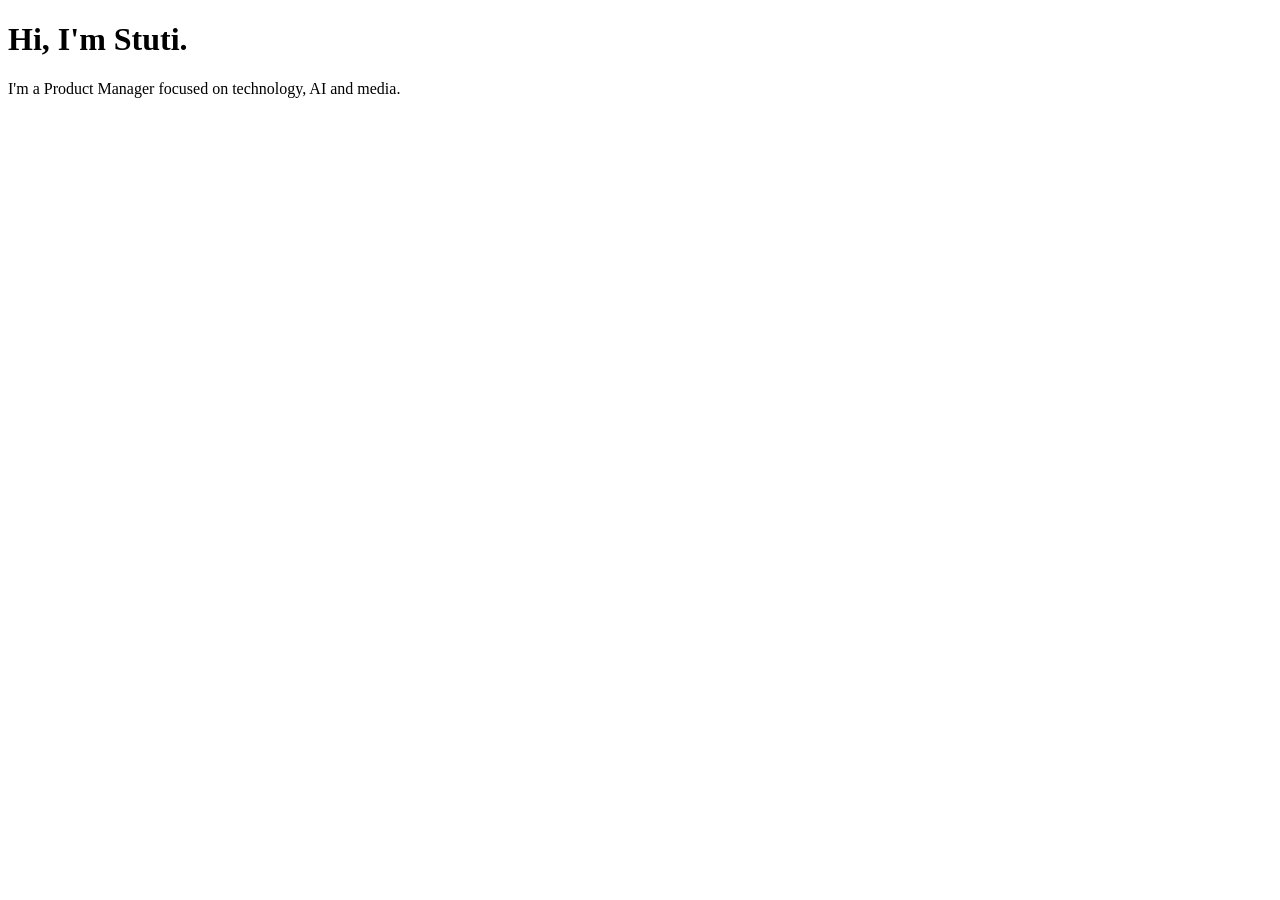
==== index.html @ b26aec14 "Create index.html" ====
<!DOCTYPE html>
<html>
<head>
    <title>Stuti Srivastava</title>
</head>

<body>

    <h1>Hi, I'm Stuti.</h1>

    <p>
        I'm a Product Manager focused on technology,
        AI and media.
    </p>

</body>
</html>
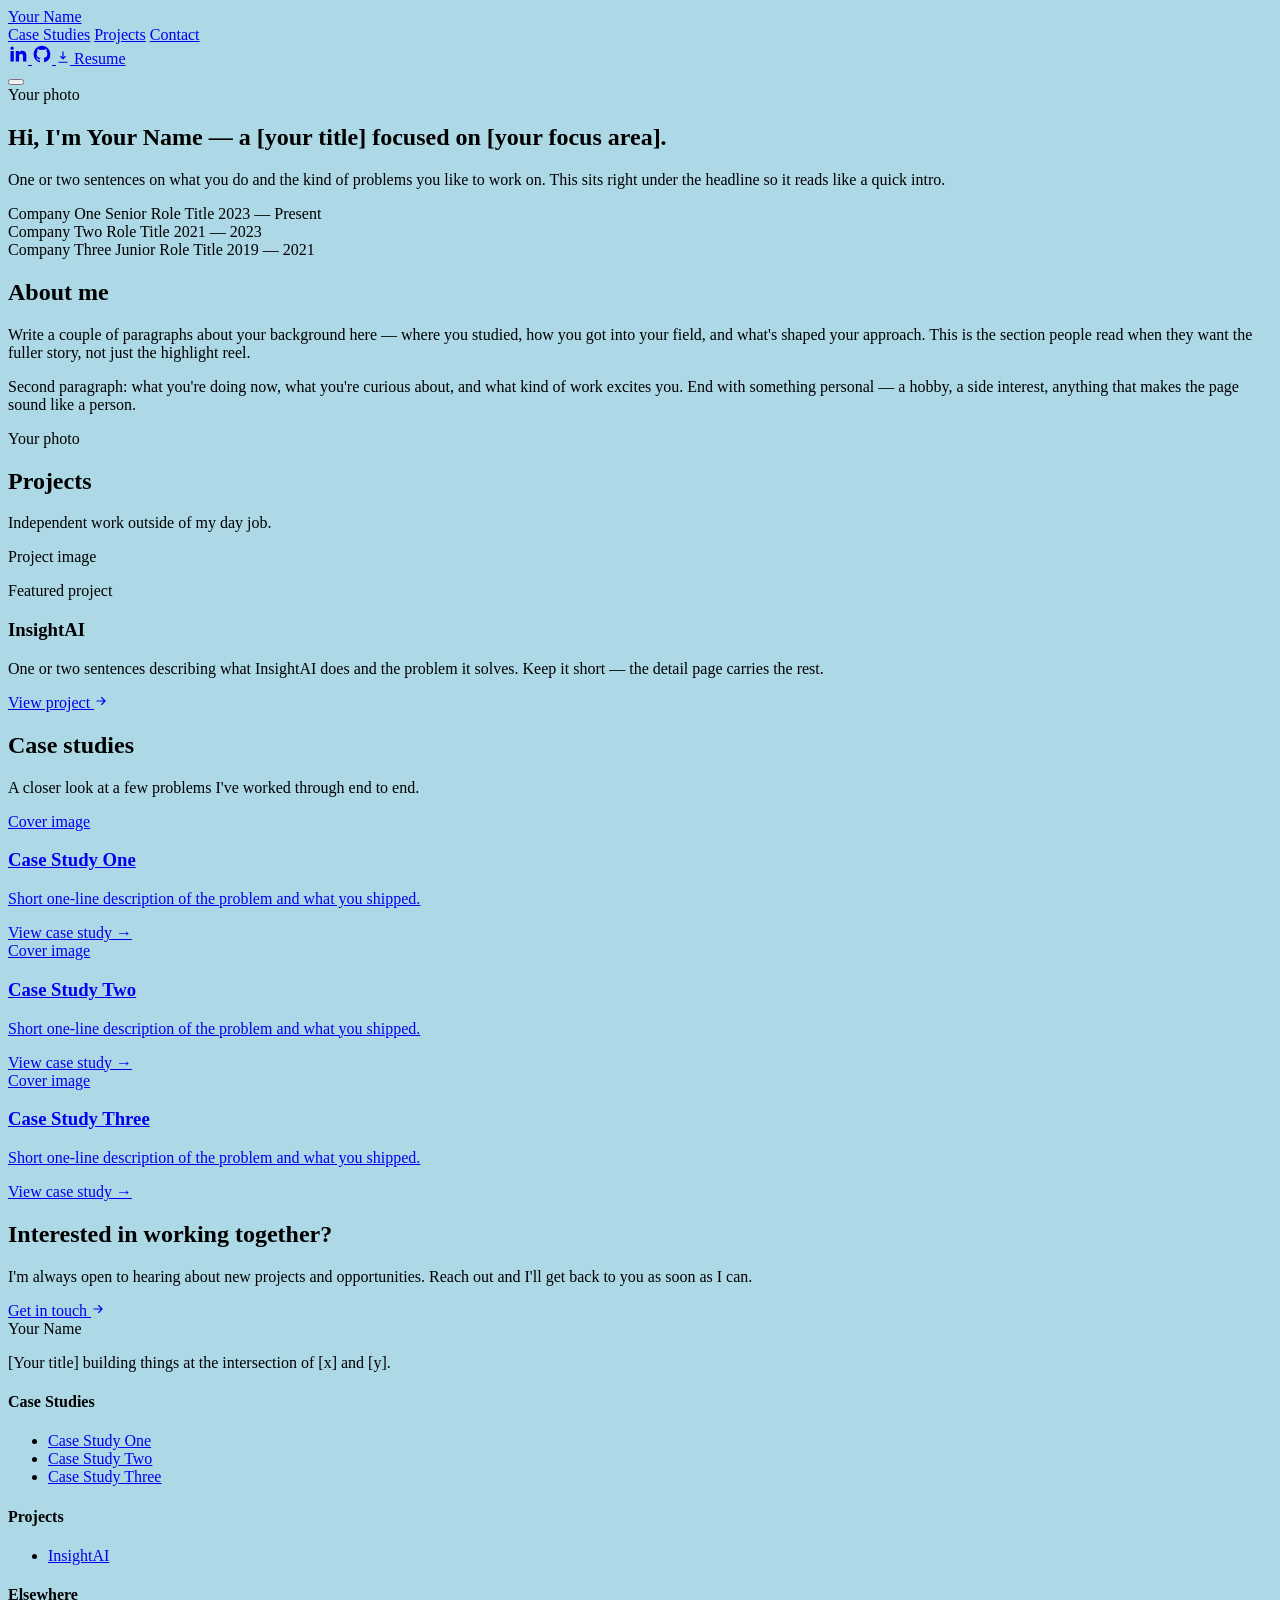
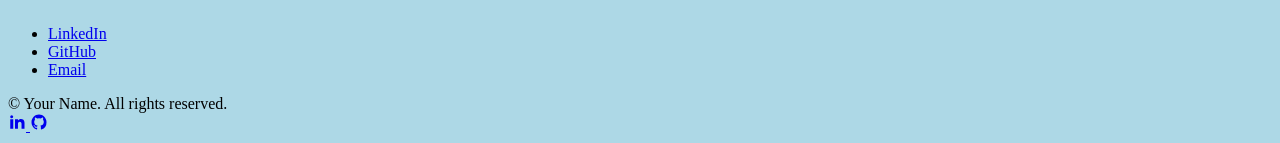
==== commit 8fd5c6cc: "Update index.html" ====
--- a/index.html
+++ b/index.html
@@ -1,17 +1,211 @@
 <!DOCTYPE html>
-<html>
+<html lang="en">
 <head>
-    <title>Stuti Srivastava</title>
+<meta charset="UTF-8">
+<meta name="viewport" content="width=device-width, initial-scale=1.0">
+<title>Your Name — Portfolio</title>
+<meta name="description" content="Portfolio of Your Name — projects and case studies.">
+<link rel="preconnect" href="https://fonts.googleapis.com">
+<link rel="preconnect" href="https://fonts.gstatic.com" crossorigin>
+<link href="https://fonts.googleapis.com/css2?family=Fraunces:opsz,wght@9..144,500;9..144,600&family=Inter:wght@400;500;600&display=swap" rel="stylesheet">
+<link rel="stylesheet" href="style.css">
 </head>
-
 <body>
 
-    <h1>Hi, I'm Stuti.</h1>
-
-    <p>
-        I'm a Product Manager focused on technology,
-        AI and media.
-    </p>
-
+<!-- ============ NAV ============ -->
+<nav class="nav">
+  <div class="wrap">
+    <a href="/" class="nav-name">Your Name</a>
+
+    <div class="nav-links" id="navLinks">
+      <a href="#case-studies">Case Studies</a>
+      <a href="#projects">Projects</a>
+      <a href="#contact">Contact</a>
+    </div>
+
+    <div class="nav-icons">
+      <a href="https://linkedin.com/in/yourprofile" target="_blank" rel="noopener" aria-label="LinkedIn">
+        <svg width="20" height="20" viewBox="0 0 24 24" fill="none"><path d="M6.94 5a2 2 0 1 1-4-.002 2 2 0 0 1 4 .002zM7 8.48H3V21h4V8.48zM13.32 8.48H9.34V21h3.94v-6.57c0-3.66 4.77-3.96 4.77 0V21H22v-7.93c0-6.17-7.06-5.94-8.68-2.91V8.48z" fill="currentColor"/></svg>
+      </a>
+      <a href="https://github.com/yourusername" target="_blank" rel="noopener" aria-label="GitHub">
+        <svg width="20" height="20" viewBox="0 0 24 24" fill="none"><path d="M12 2C6.48 2 2 6.58 2 12.2c0 4.5 2.87 8.32 6.84 9.67.5.1.68-.22.68-.5v-1.75c-2.78.62-3.37-1.37-3.37-1.37-.46-1.2-1.11-1.52-1.11-1.52-.9-.63.07-.62.07-.62 1 .07 1.53 1.06 1.53 1.06.9 1.56 2.34 1.11 2.91.85.09-.66.35-1.11.63-1.37-2.22-.26-4.56-1.14-4.56-5.05 0-1.12.39-2.03 1.03-2.74-.1-.26-.45-1.3.1-2.71 0 0 .84-.28 2.75 1.05a9.3 9.3 0 0 1 5.01 0c1.91-1.33 2.75-1.05 2.75-1.05.55 1.41.2 2.45.1 2.71.64.71 1.03 1.62 1.03 2.74 0 3.92-2.34 4.78-4.57 5.04.36.32.68.95.68 1.92v2.85c0 .28.18.61.69.5A10.02 10.02 0 0 0 22 12.2C22 6.58 17.52 2 12 2z" fill="currentColor"/></svg>
+      </a>
+      <a href="assets/resume.pdf" download class="btn-resume">
+        <svg width="14" height="14" viewBox="0 0 24 24" fill="none"><path d="M12 3v12m0 0l-4-4m4 4l4-4M5 21h14" stroke="currentColor" stroke-width="2" stroke-linecap="round" stroke-linejoin="round"/></svg>
+        Resume
+      </a>
+    </div>
+
+    <button class="nav-toggle" id="navToggle" aria-label="Menu">
+      <span></span><span></span><span></span>
+    </button>
+  </div>
+</nav>
+
+<!-- ============ EXPERIENCE (photo left) ============ -->
+<section class="experience">
+  <div class="wrap">
+    <div class="experience-photo reveal">Your photo</div>
+    <div class="experience-text reveal">
+      <h1>Hi, I'm Your Name — a [your title] focused on [your focus area].</h1>
+      <p class="role">One or two sentences on what you do and the kind of problems you like to work on. This sits right under the headline so it reads like a quick intro.</p>
+
+      <div class="timeline">
+        <div class="timeline-row">
+          <span class="company">Company One</span>
+          <span class="role-meta">Senior Role Title</span>
+          <span class="dates">2023 — Present</span>
+        </div>
+        <div class="timeline-row">
+          <span class="company">Company Two</span>
+          <span class="role-meta">Role Title</span>
+          <span class="dates">2021 — 2023</span>
+        </div>
+        <div class="timeline-row">
+          <span class="company">Company Three</span>
+          <span class="role-meta">Junior Role Title</span>
+          <span class="dates">2019 — 2021</span>
+        </div>
+      </div>
+    </div>
+  </div>
+</section>
+
+<!-- ============ ABOUT (photo right) ============ -->
+<section class="about" id="about">
+  <div class="wrap">
+    <div class="reveal">
+      <h2>About me</h2>
+      <p class="body-text">Write a couple of paragraphs about your background here — where you studied, how you got into your field, and what's shaped your approach. This is the section people read when they want the fuller story, not just the highlight reel.</p>
+      <p class="body-text">Second paragraph: what you're doing now, what you're curious about, and what kind of work excites you. End with something personal — a hobby, a side interest, anything that makes the page sound like a person.</p>
+    </div>
+    <div class="about-photo reveal">Your photo</div>
+  </div>
+</section>
+
+<!-- ============ PROJECTS ============ -->
+<section class="projects" id="projects">
+  <div class="wrap">
+    <div class="section-head reveal">
+      <h2>Projects</h2>
+      <p class="section-sub">Independent work outside of my day job.</p>
+    </div>
+
+    <div class="project-feature reveal">
+      <div class="project-feature-media">Project image</div>
+      <div class="project-feature-body">
+        <p class="eyebrow">Featured project</p>
+        <h3>InsightAI</h3>
+        <p>One or two sentences describing what InsightAI does and the problem it solves. Keep it short — the detail page carries the rest.</p>
+        <a href="insightai/" class="btn-primary">
+          View project
+          <svg width="14" height="14" viewBox="0 0 24 24" fill="none"><path d="M5 12h14m0 0l-6-6m6 6l-6 6" stroke="currentColor" stroke-width="2" stroke-linecap="round" stroke-linejoin="round"/></svg>
+        </a>
+      </div>
+    </div>
+  </div>
+</section>
+
+<!-- ============ CASE STUDIES ============ -->
+<section class="case-studies" id="case-studies">
+  <div class="wrap">
+    <div class="section-head reveal">
+      <h2>Case studies</h2>
+      <p class="section-sub">A closer look at a few problems I've worked through end to end.</p>
+    </div>
+
+    <div class="case-grid">
+      <a href="case-study-1/" class="case-card reveal">
+        <div class="case-card-media">Cover image</div>
+        <div class="case-card-body">
+          <h3>Case Study One</h3>
+          <p>Short one-line description of the problem and what you shipped.</p>
+          <span class="case-card-link">View case study →</span>
+        </div>
+      </a>
+
+      <a href="case-study-2/" class="case-card reveal">
+        <div class="case-card-media">Cover image</div>
+        <div class="case-card-body">
+          <h3>Case Study Two</h3>
+          <p>Short one-line description of the problem and what you shipped.</p>
+          <span class="case-card-link">View case study →</span>
+        </div>
+      </a>
+
+      <a href="case-study-3/" class="case-card reveal">
+        <div class="case-card-media">Cover image</div>
+        <div class="case-card-body">
+          <h3>Case Study Three</h3>
+          <p>Short one-line description of the problem and what you shipped.</p>
+          <span class="case-card-link">View case study →</span>
+        </div>
+      </a>
+    </div>
+  </div>
+</section>
+
+<!-- ============ END / CTA SECTION ============ -->
+<section class="end-section reveal" id="contact">
+  <div class="wrap">
+    <h2>Interested in working together?</h2>
+    <p>I'm always open to hearing about new projects and opportunities. Reach out and I'll get back to you as soon as I can.</p>
+    <a href="mailto:you@example.com" class="btn-primary">
+      Get in touch
+      <svg width="14" height="14" viewBox="0 0 24 24" fill="none"><path d="M5 12h14m0 0l-6-6m6 6l-6 6" stroke="currentColor" stroke-width="2" stroke-linecap="round" stroke-linejoin="round"/></svg>
+    </a>
+  </div>
+</section>
+
+<!-- ============ FOOTER ============ -->
+<footer>
+  <div class="wrap">
+    <div class="footer-top">
+      <div class="footer-brand">
+        <span class="nav-name">Your Name</span>
+        <p>[Your title] building things at the intersection of [x] and [y].</p>
+      </div>
+
+      <div class="footer-col">
+        <h4>Case Studies</h4>
+        <ul>
+          <li><a href="case-study-1/">Case Study One</a></li>
+          <li><a href="case-study-2/">Case Study Two</a></li>
+          <li><a href="case-study-3/">Case Study Three</a></li>
+        </ul>
+      </div>
+
+      <div class="footer-col">
+        <h4>Projects</h4>
+        <ul>
+          <li><a href="insightai/">InsightAI</a></li>
+        </ul>
+      </div>
+
+      <div class="footer-col">
+        <h4>Elsewhere</h4>
+        <ul>
+          <li><a href="https://linkedin.com/in/yourprofile" target="_blank" rel="noopener">LinkedIn</a></li>
+          <li><a href="https://github.com/yourusername" target="_blank" rel="noopener">GitHub</a></li>
+          <li><a href="mailto:you@example.com">Email</a></li>
+        </ul>
+      </div>
+    </div>
+
+    <div class="footer-bottom">
+      <span>© <span id="year"></span> Your Name. All rights reserved.</span>
+      <div class="nav-icons">
+        <a href="https://linkedin.com/in/yourprofile" target="_blank" rel="noopener" aria-label="LinkedIn">
+          <svg width="18" height="18" viewBox="0 0 24 24" fill="none"><path d="M6.94 5a2 2 0 1 1-4-.002 2 2 0 0 1 4 .002zM7 8.48H3V21h4V8.48zM13.32 8.48H9.34V21h3.94v-6.57c0-3.66 4.77-3.96 4.77 0V21H22v-7.93c0-6.17-7.06-5.94-8.68-2.91V8.48z" fill="currentColor"/></svg>
+        </a>
+        <a href="https://github.com/yourusername" target="_blank" rel="noopener" aria-label="GitHub">
+          <svg width="18" height="18" viewBox="0 0 24 24" fill="none"><path d="M12 2C6.48 2 2 6.58 2 12.2c0 4.5 2.87 8.32 6.84 9.67.5.1.68-.22.68-.5v-1.75c-2.78.62-3.37-1.37-3.37-1.37-.46-1.2-1.11-1.52-1.11-1.52-.9-.63.07-.62.07-.62 1 .07 1.53 1.06 1.53 1.06.9 1.56 2.34 1.11 2.91.85.09-.66.35-1.11.63-1.37-2.22-.26-4.56-1.14-4.56-5.05 0-1.12.39-2.03 1.03-2.74-.1-.26-.45-1.3.1-2.71 0 0 .84-.28 2.75 1.05a9.3 9.3 0 0 1 5.01 0c1.91-1.33 2.75-1.05 2.75-1.05.55 1.41.2 2.45.1 2.71.64.71 1.03 1.62 1.03 2.74 0 3.92-2.34 4.78-4.57 5.04.36.32.68.95.68 1.92v2.85c0 .28.18.61.69.5A10.02 10.02 0 0 0 22 12.2C22 6.58 17.52 2 12 2z" fill="currentColor"/></svg>
+        </a>
+      </div>
+    </div>
+  </div>
+</footer>
+
+<script src="script.js"></script>
 </body>
 </html>
--- a/style.css
+++ b/style.css
@@ -0,0 +1,3 @@
+body {
+    background-color: lightblue;
+}
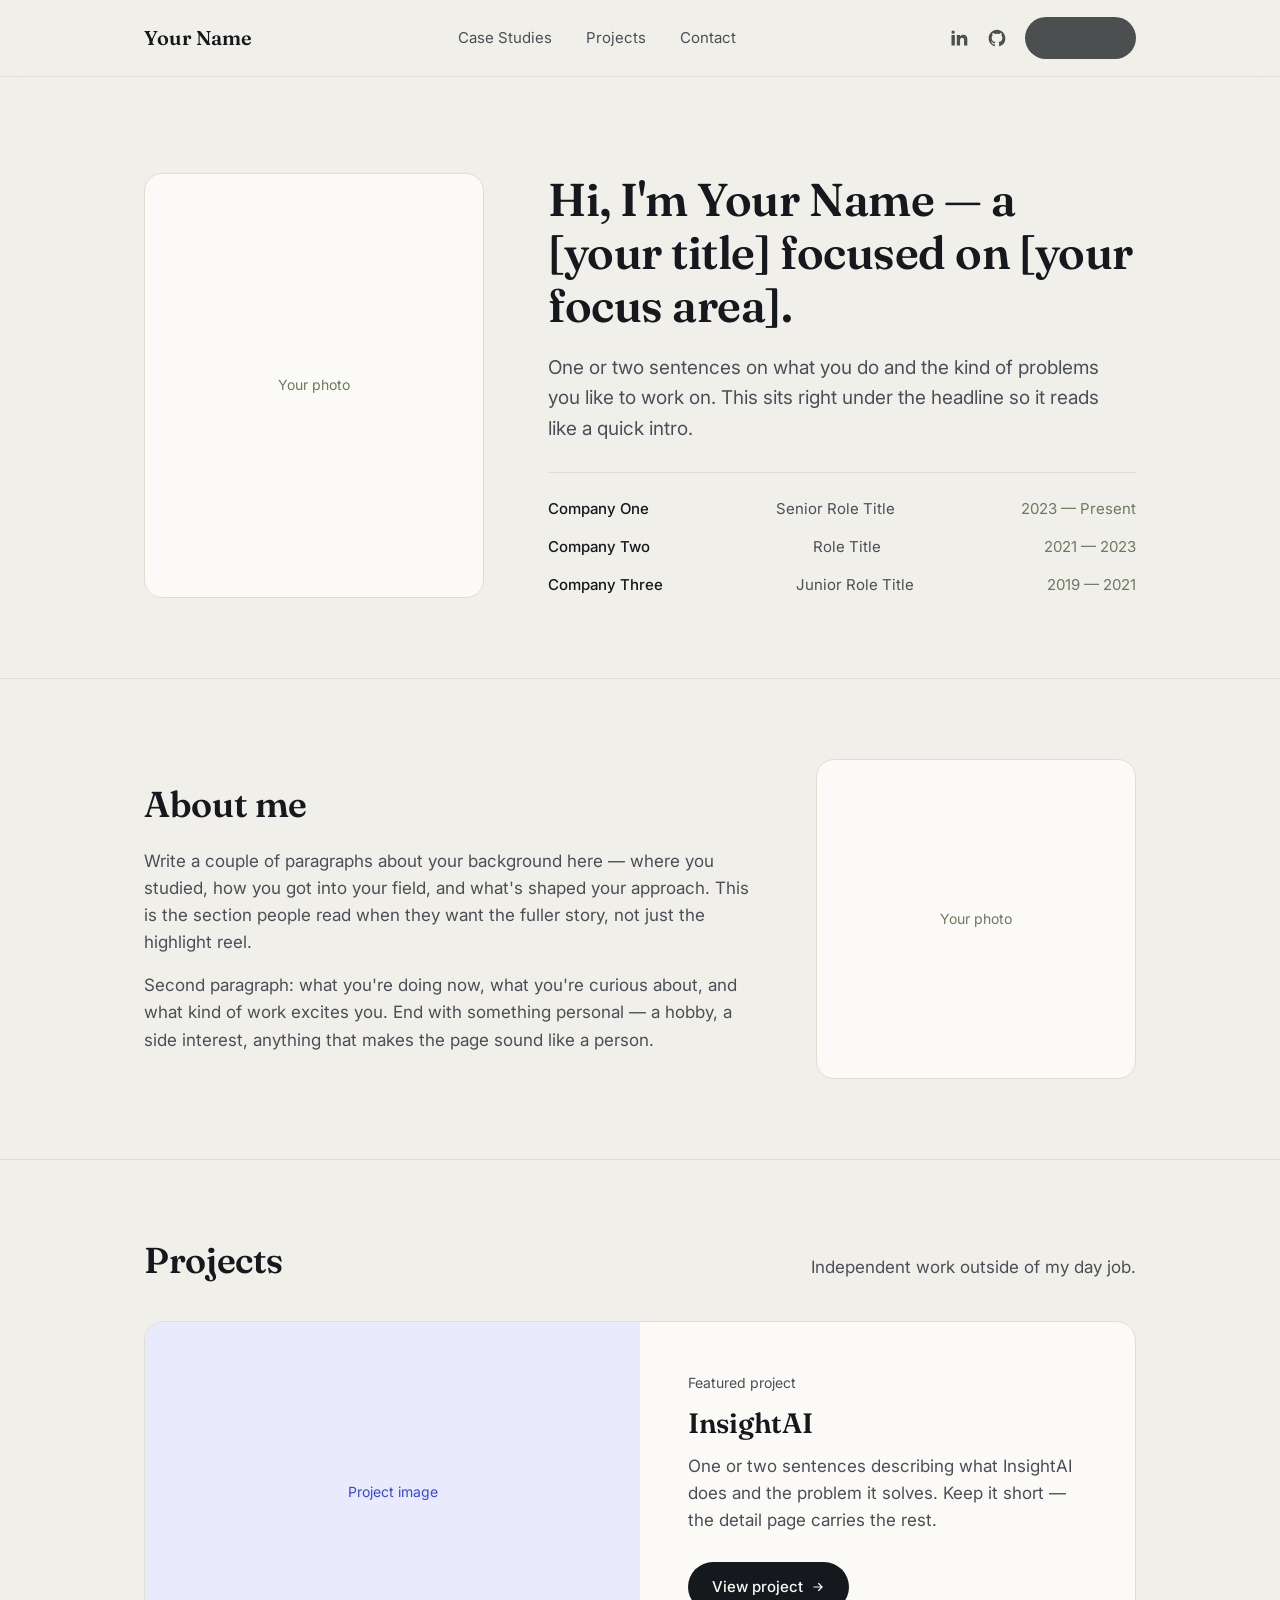
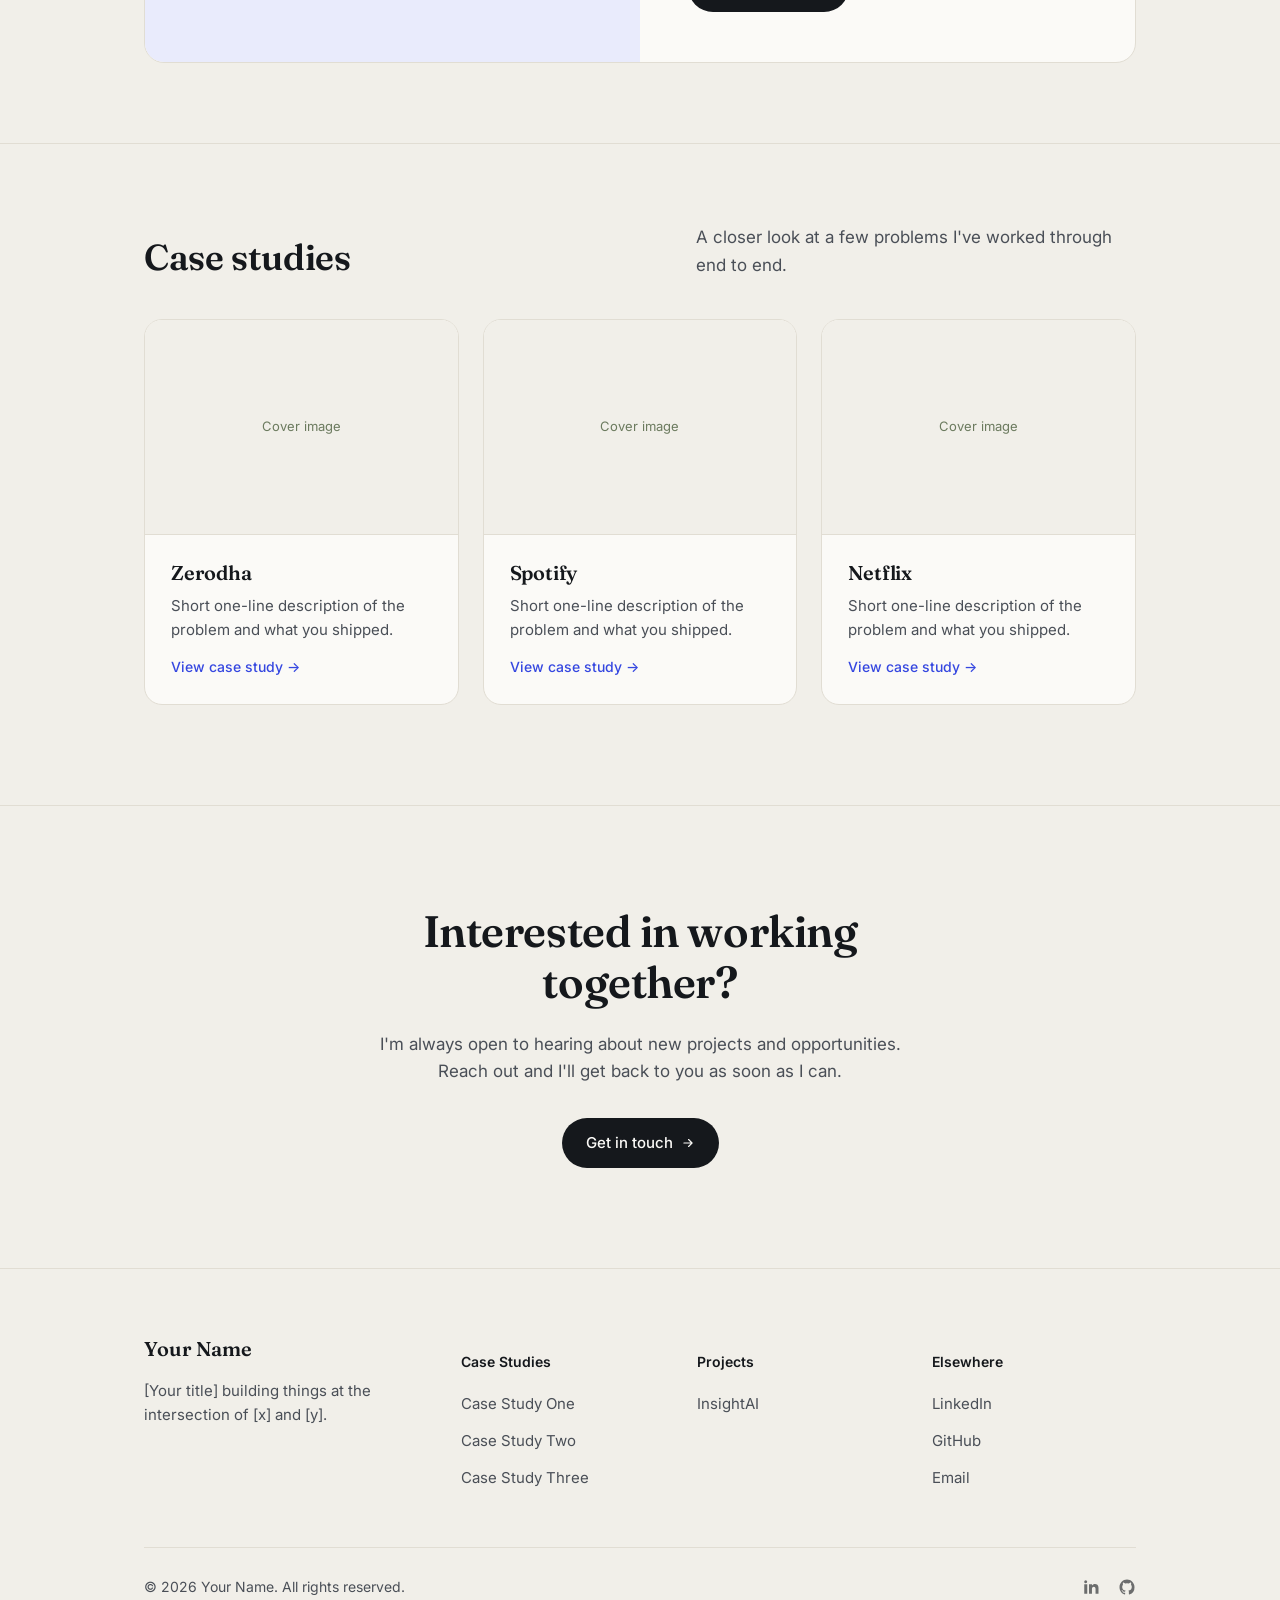
==== commit 6e520940: "Update index.html" ====
--- a/index.html
+++ b/index.html
@@ -118,7 +118,7 @@
       <a href="case-study-1/" class="case-card reveal">
         <div class="case-card-media">Cover image</div>
         <div class="case-card-body">
-          <h3>Case Study One</h3>
+          <h3>Zerodha</h3>
           <p>Short one-line description of the problem and what you shipped.</p>
           <span class="case-card-link">View case study →</span>
         </div>
@@ -127,7 +127,7 @@
       <a href="case-study-2/" class="case-card reveal">
         <div class="case-card-media">Cover image</div>
         <div class="case-card-body">
-          <h3>Case Study Two</h3>
+          <h3>Spotify</h3>
           <p>Short one-line description of the problem and what you shipped.</p>
           <span class="case-card-link">View case study →</span>
         </div>
@@ -136,7 +136,7 @@
       <a href="case-study-3/" class="case-card reveal">
         <div class="case-card-media">Cover image</div>
         <div class="case-card-body">
-          <h3>Case Study Three</h3>
+          <h3>Netflix</h3>
           <p>Short one-line description of the problem and what you shipped.</p>
           <span class="case-card-link">View case study →</span>
         </div>
--- a/style.css
+++ b/style.css
@@ -1,3 +1,637 @@
-body {
-    background-color: lightblue;
-}+/* ============================================
+   DESIGN TOKENS
+   ============================================ */
+:root {
+  --ink: #15181C;
+  --ink-soft: #4A4F57;
+  --paper: #F1EFE9;
+  --card: #FBFAF7;
+  --line: #E1DDD3;
+  --accent: #3547E0;
+  --accent-soft: #E9EBFC;
+  --sage: #6B7A5E;
+
+  --serif: "Fraunces", Georgia, serif;
+  --sans: "Inter", -apple-system, BlinkMacSystemFont, sans-serif;
+
+  --max: 1120px;
+  --gutter: clamp(24px, 5vw, 64px);
+}
+
+* { box-sizing: border-box; }
+
+html { scroll-behavior: smooth; }
+
+body {
+  margin: 0;
+  background: var(--paper);
+  color: var(--ink);
+  font-family: var(--sans);
+  font-size: 17px;
+  line-height: 1.6;
+  -webkit-font-smoothing: antialiased;
+}
+
+img { max-width: 100%; display: block; }
+
+a { color: inherit; text-decoration: none; }
+
+.wrap {
+  max-width: var(--max);
+  margin: 0 auto;
+  padding: 0 var(--gutter);
+}
+
+h1, h2, h3 {
+  font-family: var(--serif);
+  font-weight: 600;
+  line-height: 1.15;
+  margin: 0;
+  letter-spacing: -0.01em;
+}
+
+p { margin: 0; }
+
+.eyebrow {
+  font-size: 14px;
+  color: var(--sage);
+  margin-bottom: 10px;
+}
+
+/* ============================================
+   NAV
+   ============================================ */
+.nav {
+  position: sticky;
+  top: 0;
+  z-index: 50;
+  background: rgba(241, 239, 233, 0.88);
+  backdrop-filter: blur(10px);
+  border-bottom: 1px solid var(--line);
+}
+
+.nav .wrap {
+  display: flex;
+  align-items: center;
+  justify-content: space-between;
+  height: 76px;
+}
+
+.nav-name {
+  font-family: var(--serif);
+  font-size: 20px;
+  font-weight: 600;
+}
+
+.nav-links {
+  display: flex;
+  align-items: center;
+  gap: 34px;
+}
+
+.nav-links a {
+  font-size: 15px;
+  color: var(--ink-soft);
+  transition: color 0.15s ease;
+}
+
+.nav-links a:hover { color: var(--ink); }
+
+.nav-icons {
+  display: flex;
+  align-items: center;
+  gap: 18px;
+  margin-left: 8px;
+}
+
+.nav-icons a {
+  display: flex;
+  color: var(--ink);
+  opacity: 0.75;
+  transition: opacity 0.15s ease;
+}
+
+.nav-icons a:hover { opacity: 1; }
+
+.btn-resume {
+  display: inline-flex;
+  align-items: center;
+  gap: 8px;
+  background: var(--ink);
+  color: var(--card);
+  padding: 10px 18px;
+  border-radius: 100px;
+  font-size: 14px;
+  font-weight: 500;
+  white-space: nowrap;
+  transition: transform 0.15s ease, background 0.15s ease;
+}
+
+.btn-resume:hover { background: var(--accent); transform: translateY(-1px); }
+
+.nav-toggle {
+  display: none;
+  background: none;
+  border: none;
+  cursor: pointer;
+  padding: 8px;
+}
+
+.nav-toggle span {
+  display: block;
+  width: 22px;
+  height: 2px;
+  background: var(--ink);
+  margin: 5px 0;
+}
+
+/* ============================================
+   HERO / EXPERIENCE  (photo left, text right)
+   ============================================ */
+.experience {
+  padding: 96px 0 80px;
+}
+
+.experience .wrap {
+  display: grid;
+  grid-template-columns: 340px 1fr;
+  gap: 64px;
+  align-items: center;
+}
+
+.experience-photo {
+  aspect-ratio: 4/5;
+  border-radius: 18px;
+  background: var(--card);
+  border: 1px solid var(--line);
+  overflow: hidden;
+  display: flex;
+  align-items: center;
+  justify-content: center;
+  color: var(--sage);
+  font-size: 14px;
+}
+
+.experience-text h1 {
+  font-size: clamp(32px, 4vw, 46px);
+  margin-bottom: 20px;
+}
+
+.experience-text .role {
+  color: var(--ink-soft);
+  font-size: 19px;
+  margin-bottom: 28px;
+  max-width: 46ch;
+}
+
+.timeline {
+  display: flex;
+  flex-direction: column;
+  gap: 14px;
+  border-top: 1px solid var(--line);
+  padding-top: 24px;
+}
+
+.timeline-row {
+  display: flex;
+  justify-content: space-between;
+  align-items: baseline;
+  gap: 16px;
+  font-size: 15px;
+}
+
+.timeline-row .company {
+  font-weight: 500;
+  color: var(--ink);
+}
+
+.timeline-row .role-meta {
+  color: var(--ink-soft);
+}
+
+.timeline-row .dates {
+  color: var(--sage);
+  white-space: nowrap;
+}
+
+/* ============================================
+   ABOUT  (text left, photo right)
+   ============================================ */
+.about {
+  padding: 80px 0;
+  border-top: 1px solid var(--line);
+}
+
+.about .wrap {
+  display: grid;
+  grid-template-columns: 1fr 320px;
+  gap: 64px;
+  align-items: center;
+}
+
+.about h2 { font-size: clamp(28px, 3.4vw, 36px); margin-bottom: 22px; }
+
+.about p.body-text {
+  color: var(--ink-soft);
+  font-size: 17px;
+  max-width: 58ch;
+}
+
+.about p.body-text + p.body-text { margin-top: 16px; }
+
+.about-photo {
+  aspect-ratio: 1/1;
+  border-radius: 18px;
+  background: var(--card);
+  border: 1px solid var(--line);
+  display: flex;
+  align-items: center;
+  justify-content: center;
+  color: var(--sage);
+  font-size: 14px;
+}
+
+/* ============================================
+   PROJECTS  (featured, with CTA to its own page)
+   ============================================ */
+.projects {
+  padding: 80px 0;
+  border-top: 1px solid var(--line);
+}
+
+.section-head {
+  display: flex;
+  justify-content: space-between;
+  align-items: flex-end;
+  margin-bottom: 40px;
+  gap: 24px;
+}
+
+.section-head h2 { font-size: clamp(28px, 3.4vw, 36px); }
+
+.section-head .section-sub {
+  color: var(--ink-soft);
+  max-width: 40ch;
+}
+
+.project-feature {
+  display: grid;
+  grid-template-columns: 1fr 1fr;
+  gap: 0;
+  background: var(--card);
+  border: 1px solid var(--line);
+  border-radius: 20px;
+  overflow: hidden;
+}
+
+.project-feature-media {
+  background: var(--accent-soft);
+  min-height: 340px;
+  display: flex;
+  align-items: center;
+  justify-content: center;
+  color: var(--accent);
+  font-size: 14px;
+}
+
+.project-feature-body {
+  padding: 48px;
+  display: flex;
+  flex-direction: column;
+  justify-content: center;
+}
+
+.project-feature-body .eyebrow { margin-bottom: 12px; }
+
+.project-feature-body h3 {
+  font-size: 28px;
+  margin-bottom: 14px;
+}
+
+.project-feature-body p {
+  color: var(--ink-soft);
+  margin-bottom: 28px;
+  max-width: 42ch;
+}
+
+.btn-primary {
+  display: inline-flex;
+  align-items: center;
+  gap: 8px;
+  background: var(--ink);
+  color: var(--card);
+  padding: 13px 24px;
+  border-radius: 100px;
+  font-size: 15px;
+  font-weight: 500;
+  width: fit-content;
+  transition: background 0.15s ease, transform 0.15s ease;
+}
+
+.btn-primary:hover { background: var(--accent); transform: translateY(-1px); }
+
+.btn-primary svg { transition: transform 0.15s ease; }
+.btn-primary:hover svg { transform: translateX(3px); }
+
+/* ============================================
+   CASE STUDIES
+   ============================================ */
+.case-studies {
+  padding: 80px 0 100px;
+  border-top: 1px solid var(--line);
+}
+
+.case-grid {
+  display: grid;
+  grid-template-columns: repeat(3, 1fr);
+  gap: 24px;
+}
+
+.case-card {
+  background: var(--card);
+  border: 1px solid var(--line);
+  border-radius: 18px;
+  overflow: hidden;
+  display: flex;
+  flex-direction: column;
+  transition: border-color 0.15s ease, transform 0.15s ease;
+}
+
+.case-card:hover {
+  border-color: var(--ink);
+  transform: translateY(-3px);
+}
+
+.case-card-media {
+  aspect-ratio: 16/11;
+  background: var(--paper);
+  display: flex;
+  align-items: center;
+  justify-content: center;
+  color: var(--sage);
+  font-size: 13px;
+  border-bottom: 1px solid var(--line);
+}
+
+.case-card-body {
+  padding: 26px;
+  display: flex;
+  flex-direction: column;
+  gap: 10px;
+  flex: 1;
+}
+
+.case-card-body h3 { font-size: 20px; }
+
+.case-card-body p {
+  color: var(--ink-soft);
+  font-size: 15px;
+  flex: 1;
+}
+
+.case-card-link {
+  font-size: 14px;
+  font-weight: 500;
+  color: var(--accent);
+  display: inline-flex;
+  align-items: center;
+  gap: 6px;
+  margin-top: 4px;
+}
+
+/* ============================================
+   END / CTA SECTION
+   ============================================ */
+.end-section {
+  border-top: 1px solid var(--line);
+  padding: 100px 0;
+  text-align: center;
+}
+
+.end-section h2 {
+  font-size: clamp(30px, 4vw, 44px);
+  max-width: 20ch;
+  margin: 0 auto 24px;
+}
+
+.end-section p {
+  color: var(--ink-soft);
+  max-width: 50ch;
+  margin: 0 auto 32px;
+  font-size: 17px;
+}
+
+.end-section .btn-primary { margin: 0 auto; }
+
+/* ============================================
+   FOOTER
+   ============================================ */
+footer {
+  border-top: 1px solid var(--line);
+  padding: 64px 0 40px;
+}
+
+.footer-top {
+  display: grid;
+  grid-template-columns: 1.4fr 1fr 1fr 1fr;
+  gap: 32px;
+  margin-bottom: 56px;
+}
+
+.footer-brand .nav-name { display: block; margin-bottom: 14px; }
+
+.footer-brand p {
+  color: var(--ink-soft);
+  font-size: 15px;
+  max-width: 32ch;
+}
+
+.footer-col h4 {
+  font-family: var(--sans);
+  font-size: 14px;
+  font-weight: 600;
+  margin-bottom: 16px;
+}
+
+.footer-col ul {
+  list-style: none;
+  margin: 0;
+  padding: 0;
+  display: flex;
+  flex-direction: column;
+  gap: 10px;
+}
+
+.footer-col a {
+  color: var(--ink-soft);
+  font-size: 15px;
+  transition: color 0.15s ease;
+}
+
+.footer-col a:hover { color: var(--ink); }
+
+.footer-bottom {
+  display: flex;
+  justify-content: space-between;
+  align-items: center;
+  border-top: 1px solid var(--line);
+  padding-top: 28px;
+  color: var(--ink-soft);
+  font-size: 14px;
+  flex-wrap: wrap;
+  gap: 16px;
+}
+
+.footer-bottom .nav-icons a { opacity: 0.6; }
+
+/* ============================================
+   PROJECT / CASE STUDY DETAIL PAGE
+   ============================================ */
+.detail-hero {
+  padding: 72px 0 56px;
+}
+
+.back-link {
+  display: inline-flex;
+  align-items: center;
+  gap: 8px;
+  color: var(--ink-soft);
+  font-size: 14px;
+  margin-bottom: 32px;
+  transition: color 0.15s ease;
+}
+
+.back-link:hover { color: var(--ink); }
+
+.detail-hero h1 {
+  font-size: clamp(34px, 5vw, 54px);
+  max-width: 18ch;
+  margin-bottom: 20px;
+}
+
+.detail-hero .role {
+  color: var(--ink-soft);
+  font-size: 19px;
+  max-width: 52ch;
+  margin-bottom: 36px;
+}
+
+.detail-meta {
+  display: flex;
+  gap: 48px;
+  flex-wrap: wrap;
+  border-top: 1px solid var(--line);
+  padding-top: 28px;
+}
+
+.detail-meta-item .eyebrow { margin-bottom: 6px; }
+.detail-meta-item div:last-child { font-size: 15px; font-weight: 500; }
+
+.detail-media {
+  aspect-ratio: 16/9;
+  background: var(--card);
+  border: 1px solid var(--line);
+  border-radius: 20px;
+  display: flex;
+  align-items: center;
+  justify-content: center;
+  color: var(--sage);
+  font-size: 14px;
+  margin-bottom: 24px;
+}
+
+.detail-body {
+  max-width: 720px;
+  margin: 0 auto;
+  padding: 40px 0 100px;
+  display: flex;
+  flex-direction: column;
+  gap: 40px;
+}
+
+.detail-body h2 { font-size: 26px; margin-bottom: 14px; }
+
+.detail-body p {
+  color: var(--ink-soft);
+  font-size: 17px;
+  line-height: 1.7;
+}
+
+.detail-nav {
+  border-top: 1px solid var(--line);
+  padding: 40px 0;
+}
+
+.detail-nav .wrap {
+  display: flex;
+  justify-content: space-between;
+}
+
+.detail-nav-link {
+  display: flex;
+  flex-direction: column;
+  gap: 6px;
+}
+
+.detail-nav-link:last-child { text-align: right; align-items: flex-end; }
+
+.detail-nav-link .eyebrow { margin: 0; }
+.detail-nav-link span { font-family: var(--serif); font-size: 18px; }
+
+/* ============================================
+   REVEAL ANIMATION (one orchestrated entrance)
+   ============================================ */
+@media (prefers-reduced-motion: no-preference) {
+  .reveal {
+    opacity: 0;
+    transform: translateY(16px);
+    transition: opacity 0.7s ease, transform 0.7s ease;
+  }
+  .reveal.is-visible {
+    opacity: 1;
+    transform: translateY(0);
+  }
+}
+
+/* ============================================
+   RESPONSIVE
+   ============================================ */
+@media (max-width: 860px) {
+  .nav-links { display: none; }
+  .nav-icons .btn-resume { display: none; }
+  .nav-toggle { display: block; }
+
+  .nav-links.is-open {
+    display: flex;
+    flex-direction: column;
+    position: absolute;
+    top: 76px;
+    left: 0;
+    right: 0;
+    background: var(--paper);
+    border-bottom: 1px solid var(--line);
+    padding: 20px var(--gutter) 28px;
+    gap: 18px;
+  }
+
+  .experience .wrap,
+  .about .wrap {
+    grid-template-columns: 1fr;
+  }
+  .experience-photo { max-width: 260px; }
+  .about-photo { max-width: 260px; order: -1; }
+
+  .project-feature { grid-template-columns: 1fr; }
+
+  .case-grid { grid-template-columns: 1fr; }
+
+  .footer-top { grid-template-columns: 1fr 1fr; }
+
+  .detail-meta { gap: 28px; }
+}
+
+@media (max-width: 500px) {
+  .footer-top { grid-template-columns: 1fr; }
+  .detail-nav .wrap { flex-direction: column; gap: 20px; }
+  .detail-nav-link:last-child { text-align: left; align-items: flex-start; }
+}
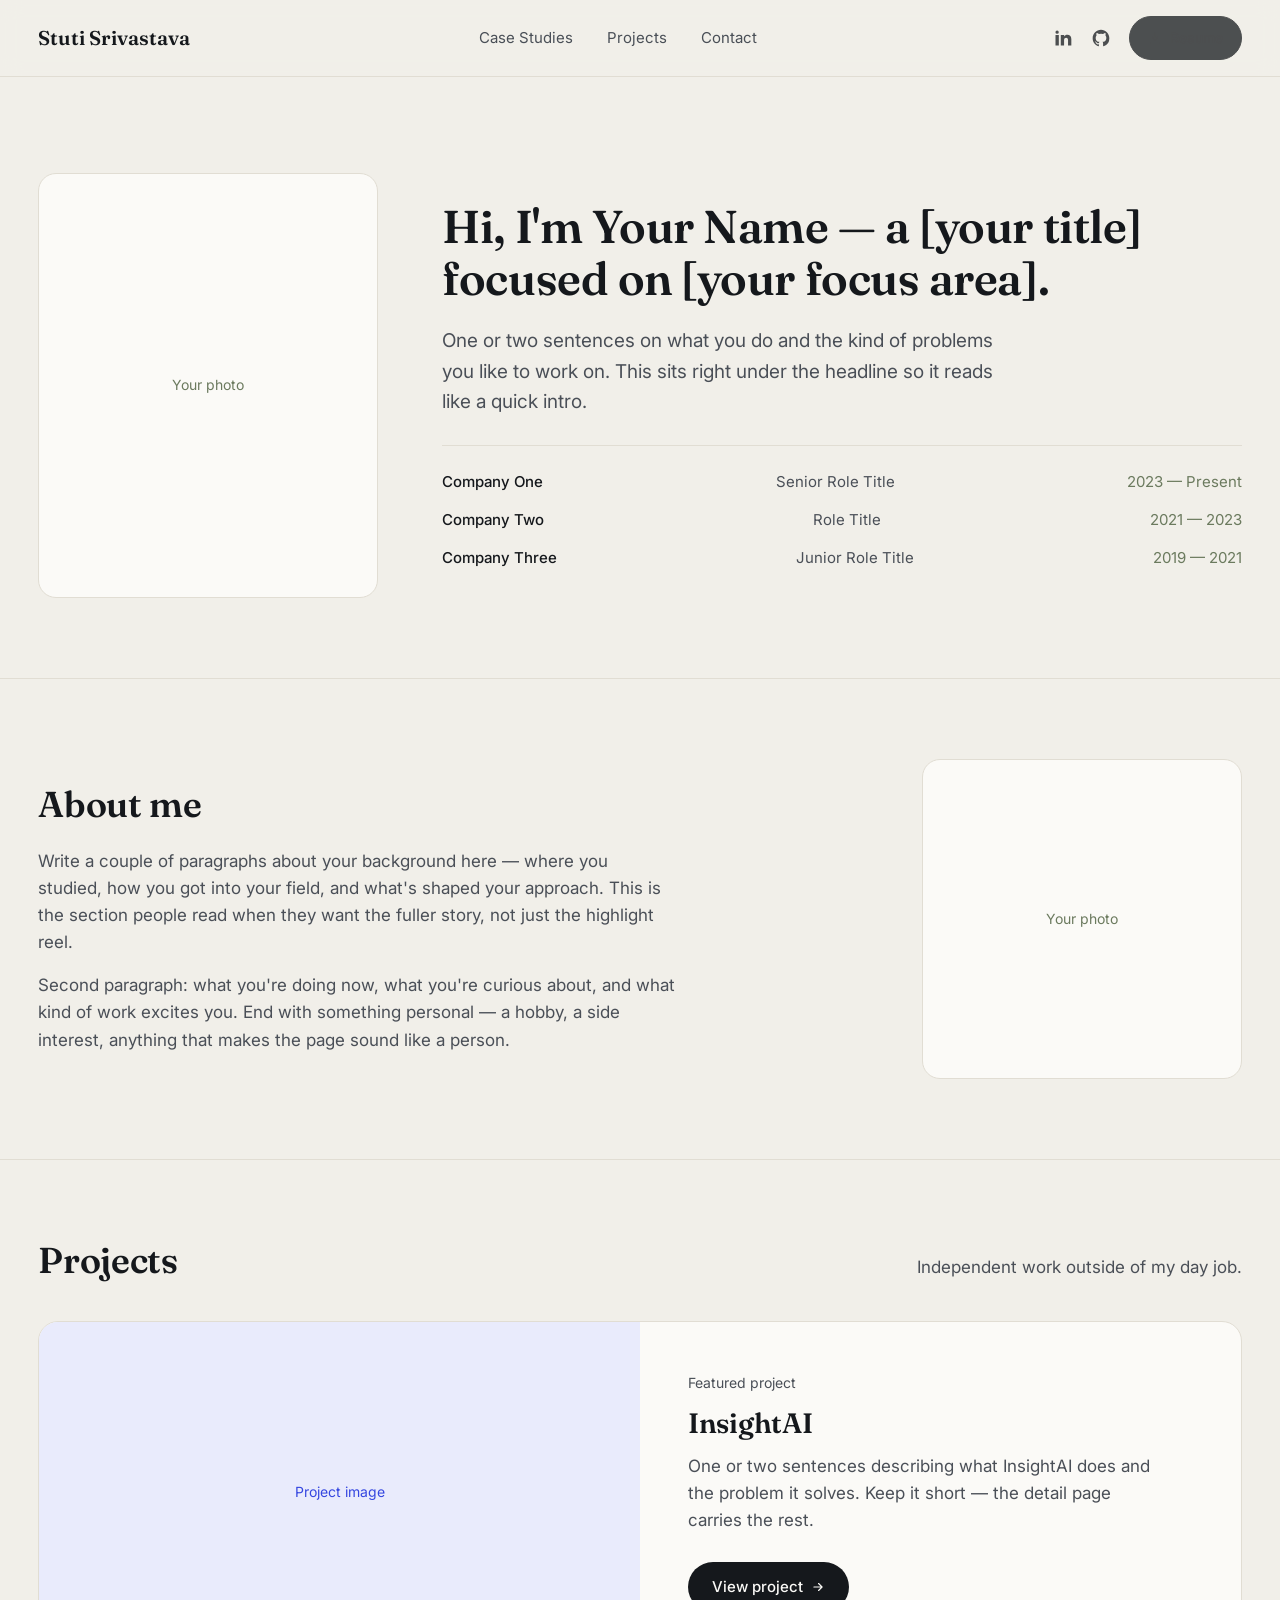
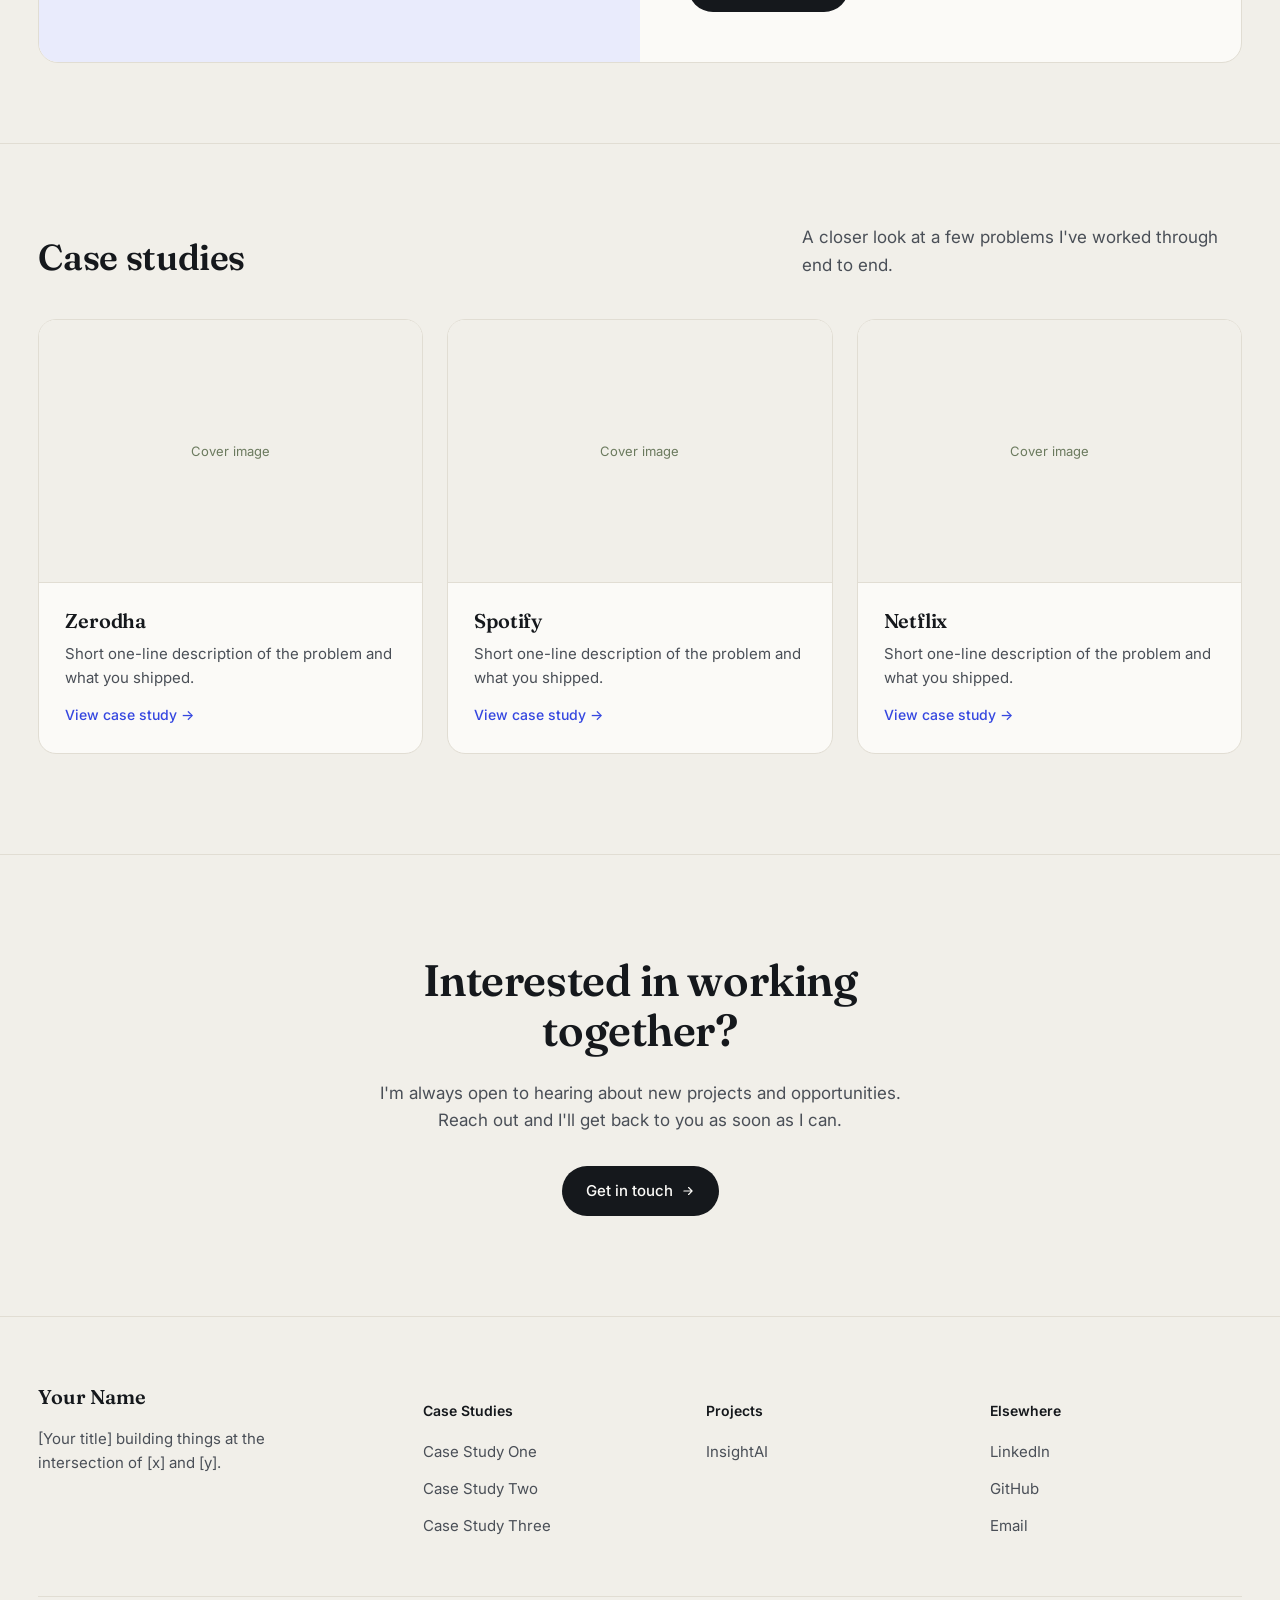
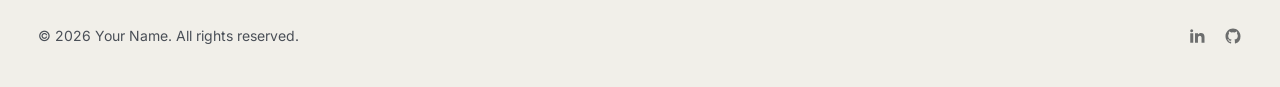
==== commit 7befb6b6: "some minor changes 13sept" ====
--- a/index.html
+++ b/index.html
@@ -15,7 +15,7 @@
 <!-- ============ NAV ============ -->
 <nav class="nav">
   <div class="wrap">
-    <a href="/" class="nav-name">Your Name</a>
+    <a href="/" class="nav-name">Stuti Srivastava</a>
 
     <div class="nav-links" id="navLinks">
       <a href="#case-studies">Case Studies</a>
@@ -24,10 +24,10 @@
     </div>
 
     <div class="nav-icons">
-      <a href="https://linkedin.com/in/yourprofile" target="_blank" rel="noopener" aria-label="LinkedIn">
+      <a href="https://www.linkedin.com/in/stuti-srivastava-779b971b7/" target="_blank" rel="noopener" aria-label="LinkedIn">
         <svg width="20" height="20" viewBox="0 0 24 24" fill="none"><path d="M6.94 5a2 2 0 1 1-4-.002 2 2 0 0 1 4 .002zM7 8.48H3V21h4V8.48zM13.32 8.48H9.34V21h3.94v-6.57c0-3.66 4.77-3.96 4.77 0V21H22v-7.93c0-6.17-7.06-5.94-8.68-2.91V8.48z" fill="currentColor"/></svg>
       </a>
-      <a href="https://github.com/yourusername" target="_blank" rel="noopener" aria-label="GitHub">
+      <a href="https://github.com/stutisri17/" target="_blank" rel="noopener" aria-label="GitHub">
         <svg width="20" height="20" viewBox="0 0 24 24" fill="none"><path d="M12 2C6.48 2 2 6.58 2 12.2c0 4.5 2.87 8.32 6.84 9.67.5.1.68-.22.68-.5v-1.75c-2.78.62-3.37-1.37-3.37-1.37-.46-1.2-1.11-1.52-1.11-1.52-.9-.63.07-.62.07-.62 1 .07 1.53 1.06 1.53 1.06.9 1.56 2.34 1.11 2.91.85.09-.66.35-1.11.63-1.37-2.22-.26-4.56-1.14-4.56-5.05 0-1.12.39-2.03 1.03-2.74-.1-.26-.45-1.3.1-2.71 0 0 .84-.28 2.75 1.05a9.3 9.3 0 0 1 5.01 0c1.91-1.33 2.75-1.05 2.75-1.05.55 1.41.2 2.45.1 2.71.64.71 1.03 1.62 1.03 2.74 0 3.92-2.34 4.78-4.57 5.04.36.32.68.95.68 1.92v2.85c0 .28.18.61.69.5A10.02 10.02 0 0 0 22 12.2C22 6.58 17.52 2 12 2z" fill="currentColor"/></svg>
       </a>
       <a href="assets/resume.pdf" download class="btn-resume">
--- a/style.css
+++ b/style.css
@@ -14,8 +14,8 @@
   --serif: "Fraunces", Georgia, serif;
   --sans: "Inter", -apple-system, BlinkMacSystemFont, sans-serif;
 
-  --max: 1120px;
-  --gutter: clamp(24px, 5vw, 64px);
+  --max: 1400px;
+  --gutter: clamp(16px, 3vw, 48px);
 }
 
 * { box-sizing: border-box; }
@@ -118,16 +118,21 @@
   align-items: center;
   gap: 8px;
   background: var(--ink);
-  color: var(--card);
+  color: #FFFFFF;
+  border: 1px solid var(--ink);
   padding: 10px 18px;
   border-radius: 100px;
   font-size: 14px;
   font-weight: 500;
   white-space: nowrap;
-  transition: transform 0.15s ease, background 0.15s ease;
-}
-
-.btn-resume:hover { background: var(--accent); transform: translateY(-1px); }
+  transition: transform 0.15s ease, background 0.15s ease, color 0.15s ease;
+}
+
+.btn-resume:hover {
+  background: #FFFFFF;
+  color: #000000;
+  transform: translateY(-1px);
+}
 
 .nav-toggle {
   display: none;
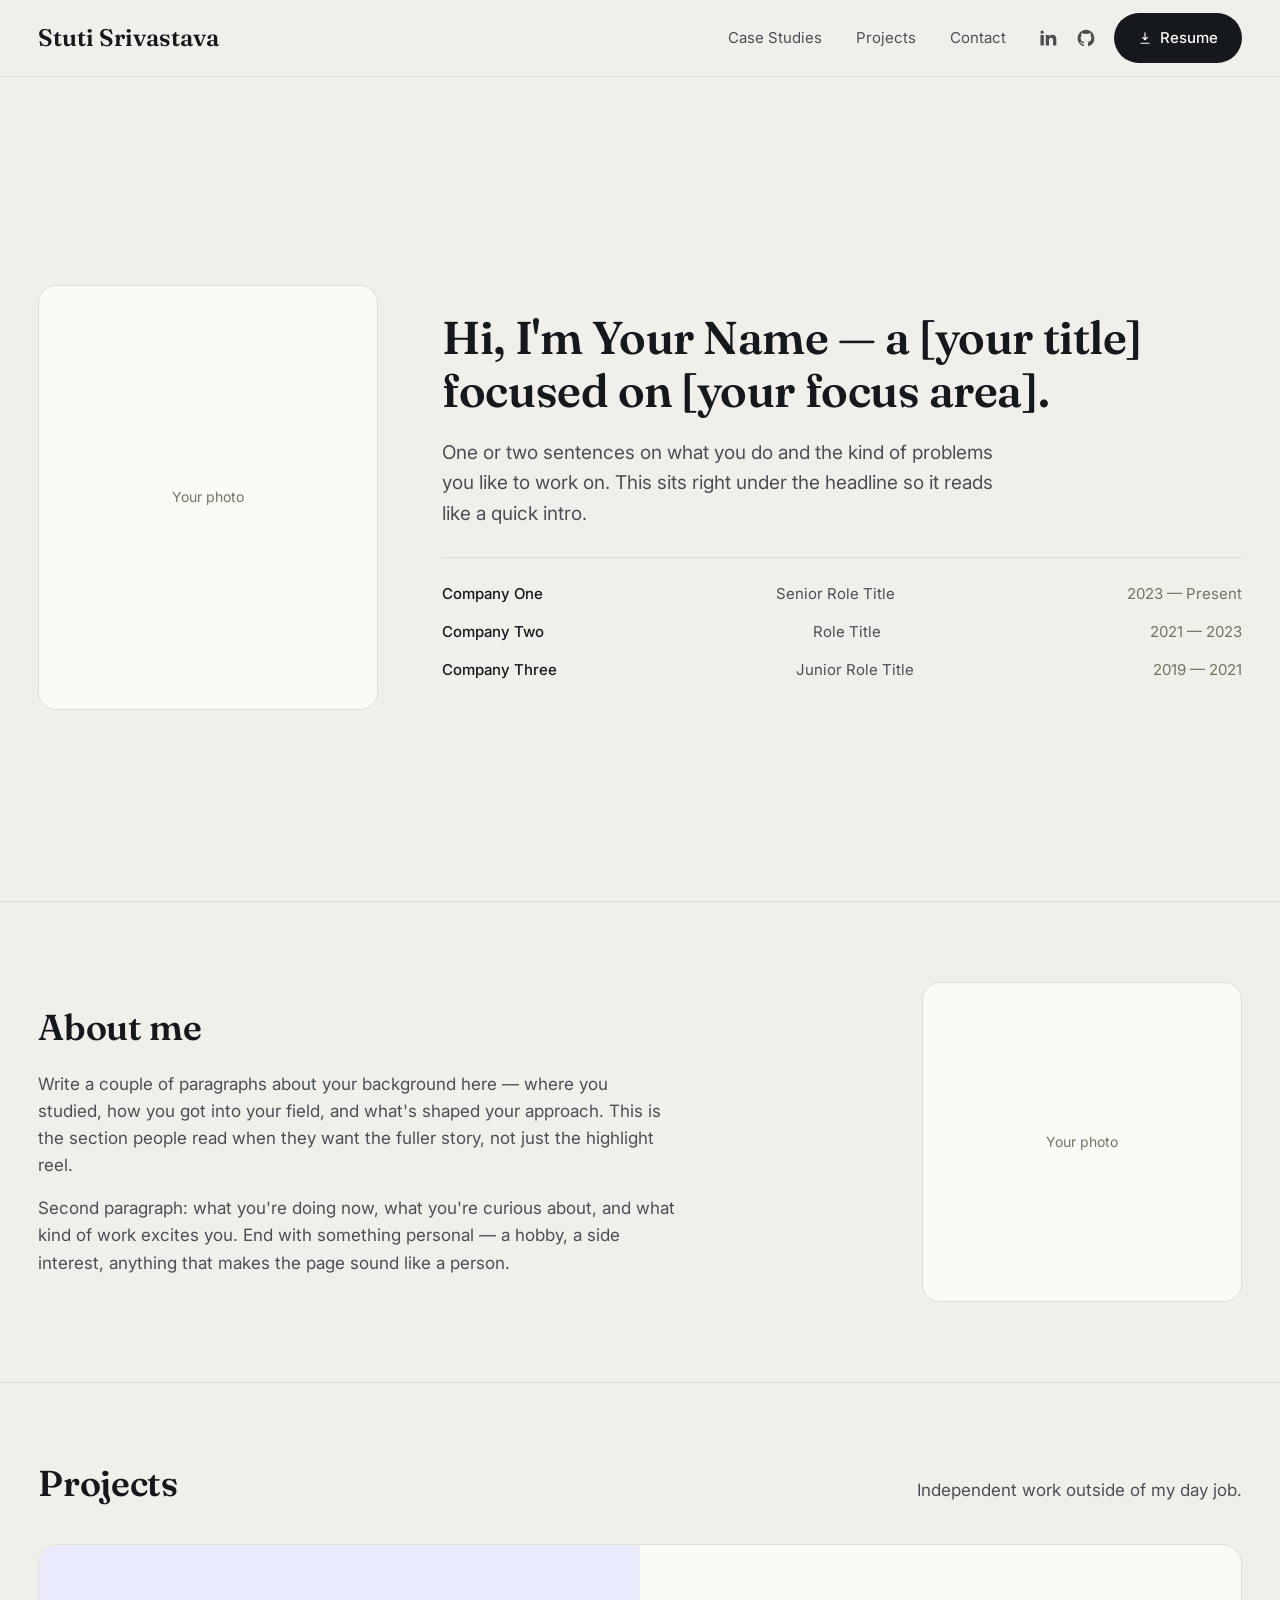
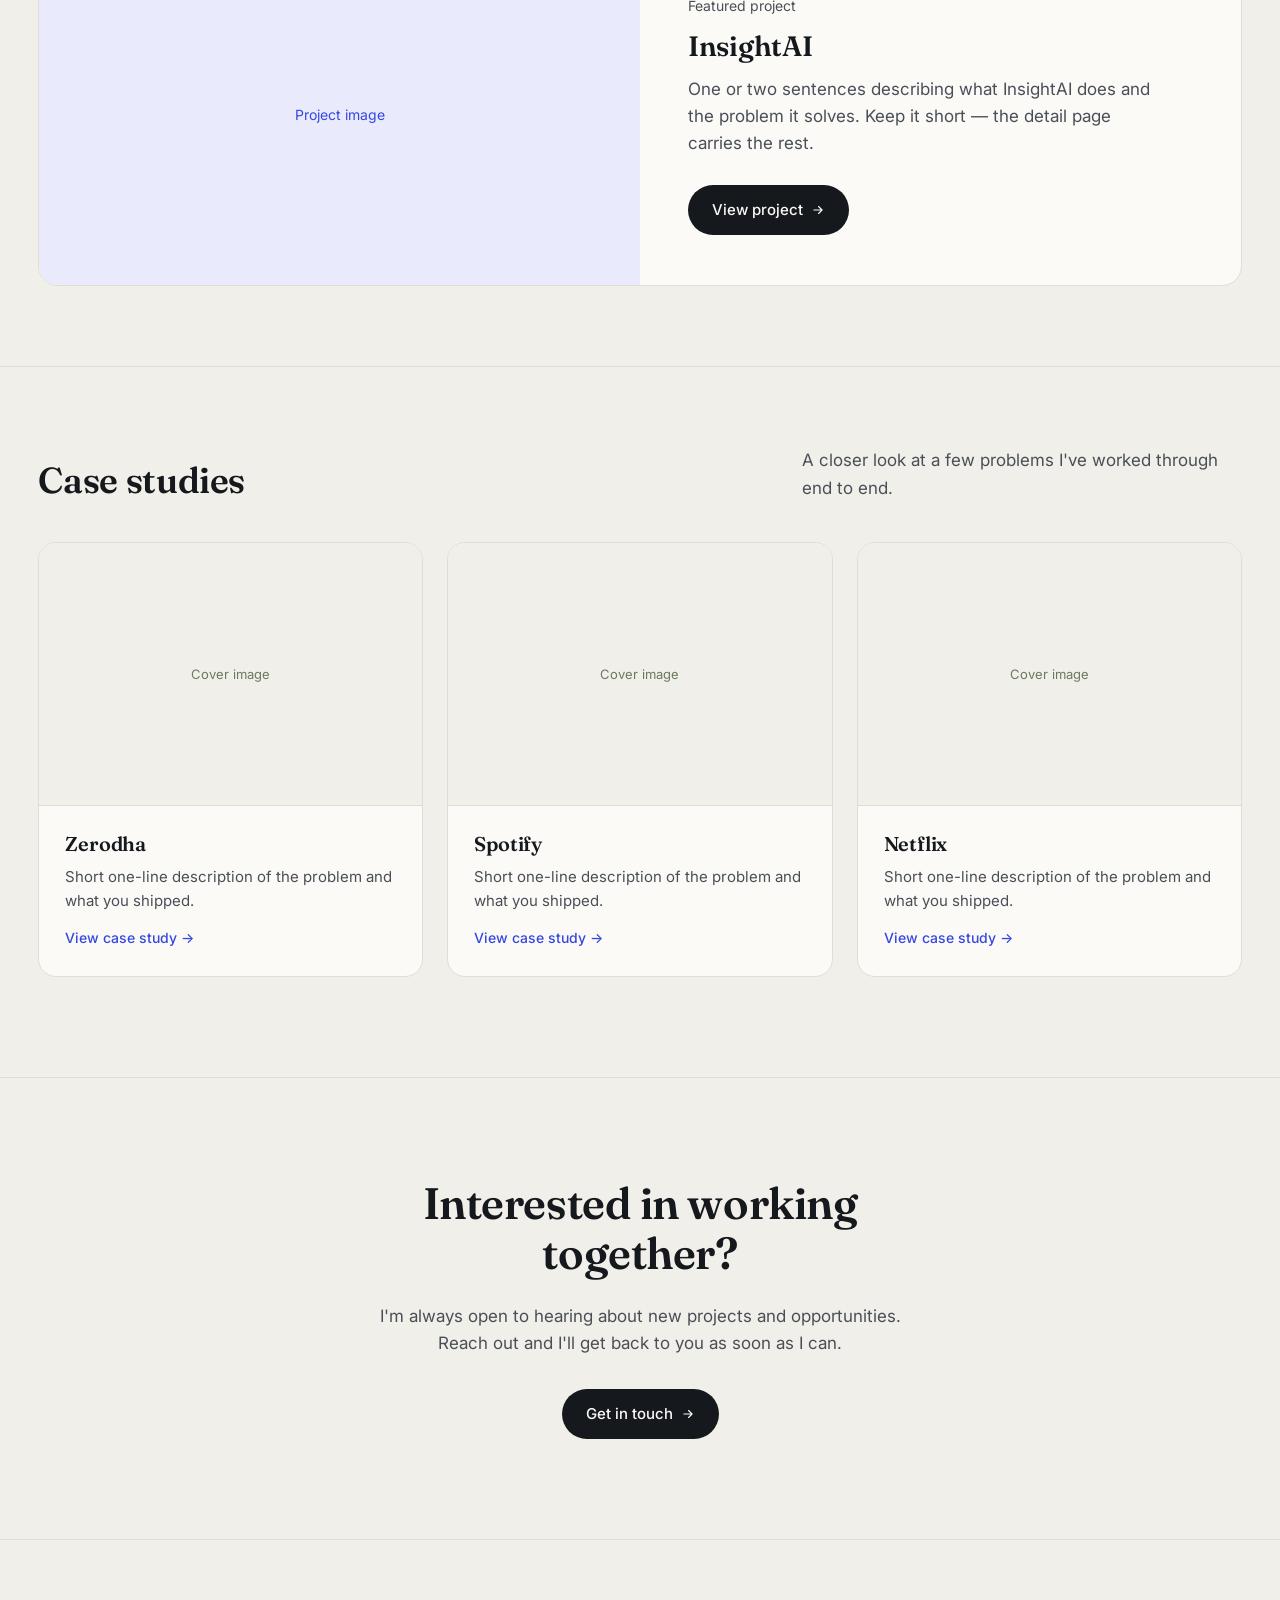
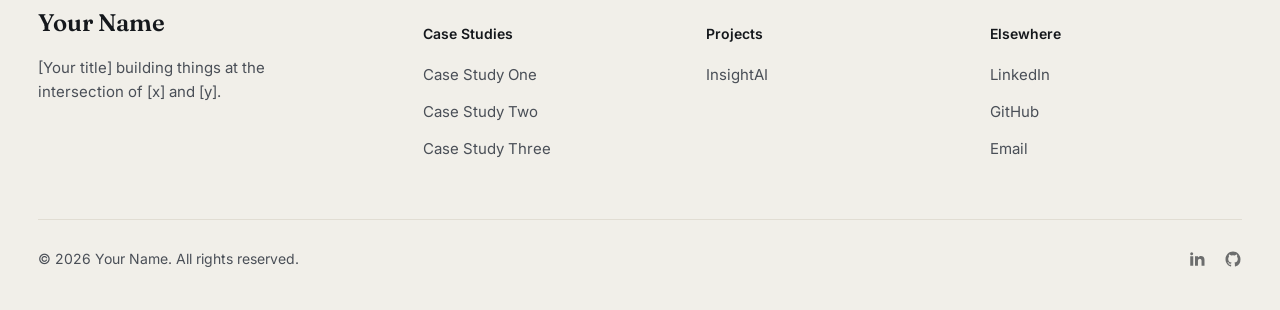
==== commit 8ab161e0: "resume button change and some size and font changes" ====
--- a/index.html
+++ b/index.html
@@ -30,7 +30,7 @@
       <a href="https://github.com/stutisri17/" target="_blank" rel="noopener" aria-label="GitHub">
         <svg width="20" height="20" viewBox="0 0 24 24" fill="none"><path d="M12 2C6.48 2 2 6.58 2 12.2c0 4.5 2.87 8.32 6.84 9.67.5.1.68-.22.68-.5v-1.75c-2.78.62-3.37-1.37-3.37-1.37-.46-1.2-1.11-1.52-1.11-1.52-.9-.63.07-.62.07-.62 1 .07 1.53 1.06 1.53 1.06.9 1.56 2.34 1.11 2.91.85.09-.66.35-1.11.63-1.37-2.22-.26-4.56-1.14-4.56-5.05 0-1.12.39-2.03 1.03-2.74-.1-.26-.45-1.3.1-2.71 0 0 .84-.28 2.75 1.05a9.3 9.3 0 0 1 5.01 0c1.91-1.33 2.75-1.05 2.75-1.05.55 1.41.2 2.45.1 2.71.64.71 1.03 1.62 1.03 2.74 0 3.92-2.34 4.78-4.57 5.04.36.32.68.95.68 1.92v2.85c0 .28.18.61.69.5A10.02 10.02 0 0 0 22 12.2C22 6.58 17.52 2 12 2z" fill="currentColor"/></svg>
       </a>
-      <a href="assets/resume.pdf" download class="btn-resume">
+      <a href="assets/resume.pdf" download class="btn-primary btn-resume">
         <svg width="14" height="14" viewBox="0 0 24 24" fill="none"><path d="M12 3v12m0 0l-4-4m4 4l4-4M5 21h14" stroke="currentColor" stroke-width="2" stroke-linecap="round" stroke-linejoin="round"/></svg>
         Resume
       </a>
--- a/style.css
+++ b/style.css
@@ -79,7 +79,7 @@
 
 .nav-name {
   font-family: var(--serif);
-  font-size: 20px;
+  font-size: 24px;
   font-weight: 600;
 }
 
@@ -87,6 +87,8 @@
   display: flex;
   align-items: center;
   gap: 34px;
+  margin-left: auto;
+  margin-right: 32px;
 }
 
 .nav-links a {
@@ -101,38 +103,16 @@
   display: flex;
   align-items: center;
   gap: 18px;
-  margin-left: 8px;
-}
-
-.nav-icons a {
+}
+
+.nav-icons a:not(.btn-resume) {
   display: flex;
   color: var(--ink);
   opacity: 0.75;
   transition: opacity 0.15s ease;
 }
 
-.nav-icons a:hover { opacity: 1; }
-
-.btn-resume {
-  display: inline-flex;
-  align-items: center;
-  gap: 8px;
-  background: var(--ink);
-  color: #FFFFFF;
-  border: 1px solid var(--ink);
-  padding: 10px 18px;
-  border-radius: 100px;
-  font-size: 14px;
-  font-weight: 500;
-  white-space: nowrap;
-  transition: transform 0.15s ease, background 0.15s ease, color 0.15s ease;
-}
-
-.btn-resume:hover {
-  background: #FFFFFF;
-  color: #000000;
-  transform: translateY(-1px);
-}
+.nav-icons a:not(.btn-resume):hover { opacity: 1; }
 
 .nav-toggle {
   display: none;
@@ -154,7 +134,11 @@
    HERO / EXPERIENCE  (photo left, text right)
    ============================================ */
 .experience {
+  min-height: calc(100vh - 76px);
+  min-height: calc(100svh - 76px);
   padding: 96px 0 80px;
+  display: flex;
+  align-items: center;
 }
 
 .experience .wrap {
@@ -623,8 +607,8 @@
   .about .wrap {
     grid-template-columns: 1fr;
   }
-  .experience-photo { max-width: 260px; }
-  .about-photo { max-width: 260px; order: -1; }
+  .experience-photo { width: 100%; max-width: 260px; justify-self: center; }
+  .about-photo { width: 100%; max-width: 260px; justify-self: center; order: -1; }
 
   .project-feature { grid-template-columns: 1fr; }
 
